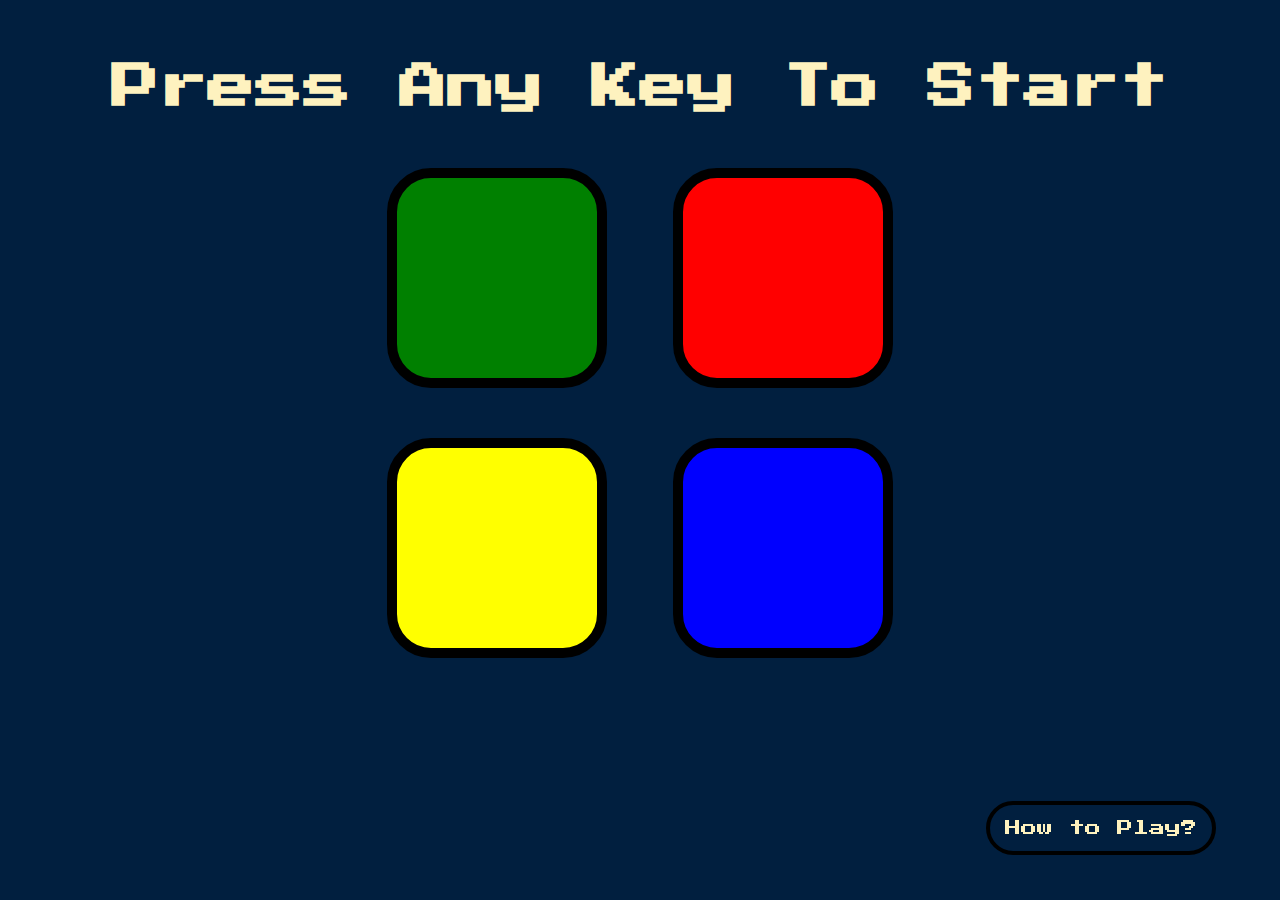
==== index.html @ f6e42b85 "Add files via upload" ====
<!DOCTYPE html>
<html lang="en" dir="ltr">

<head>
  <meta charset="utf-8">
  <title>The Simon Game</title>

  <!-- google fonts -->
  <link rel="preconnect" href="https://fonts.googleapis.com">
  <link rel="preconnect" href="https://fonts.gstatic.com" crossorigin>
  <link href="https://fonts.googleapis.com/css2?family=Press+Start+2P&display=swap" rel="stylesheet">

  <link rel="stylesheet" href="styles.css">
</head>

<body>
  <div type="button" class="how-to-button">How to Play?</div>
  <h1 id = "level-title">Press Any Key To Start</h1>
  <div id = "current-sequence" class="container">
  </div>
  <div id = "end-sequence" class="container">
  </div>

  <div class="container">
      <div class="row">
        <div type="button" id="green" class="btn green"></div>
        <div type="button" id="red" class="btn red"></div>
      </div>
      <div class="row">
        <div type="button" id="yellow" class="btn yellow"></div>
        <div type="button" id="blue" class="btn blue"></div>
      </div>
  </div>

  <script src="https://ajax.googleapis.com/ajax/libs/jquery/3.6.0/jquery.min.js"></script>
  <script src="game.js" charset="utf-8"></script>
</body>

</html>
---- styles.css ----
body{
  background-color: #011F3F;
  text-align: center;
  font-family: "Press Start 2P", cursive;
  color: #FEF2BF;
}
 /* Game Title */
h1{
  font-size: 3rem;
  margin-top: 5%;
  padding: 0 5%;
}

/* How To Play */
.how-to-button{
  border: 4px solid black;
  display: inline-block;
  padding: 15px;
  font-size: 1rem;
  position: fixed;
  bottom: 5%;
  right: 5%;
  border-radius: 50px;
}

.how-to-button:hover{
  background-color: grey;
}

.how-to-button:active{
  box-shadow: 0 0 20px white;
}

/* Game Board */

.container{
  width:50%;
  display:block;
  margin: auto;
  position: relative;
}

.row{
  display: block;
}

/* Game Sequence Indicators */
.sequence{
  display: inline-block;
  width: 20px;
  height: 5px;
  background-color: white;
  margin: 0 2px;
}

/* Buttons */

.btn{
  width: 200px;
  height: 200px;
  border: 10px solid black;
  display: inline-block;
  border-radius: 20%;
  margin: 25px;
}

.red{
  background-color: red;
}
.yellow{
  background-color: yellow;
}
.blue{
  background-color: blue;
}
.green{
  background-color: green;
}

.pressed {
box-shadow: 0 0 20px white;
background-color: grey;
}

.wrong{
  background-color: red;
}
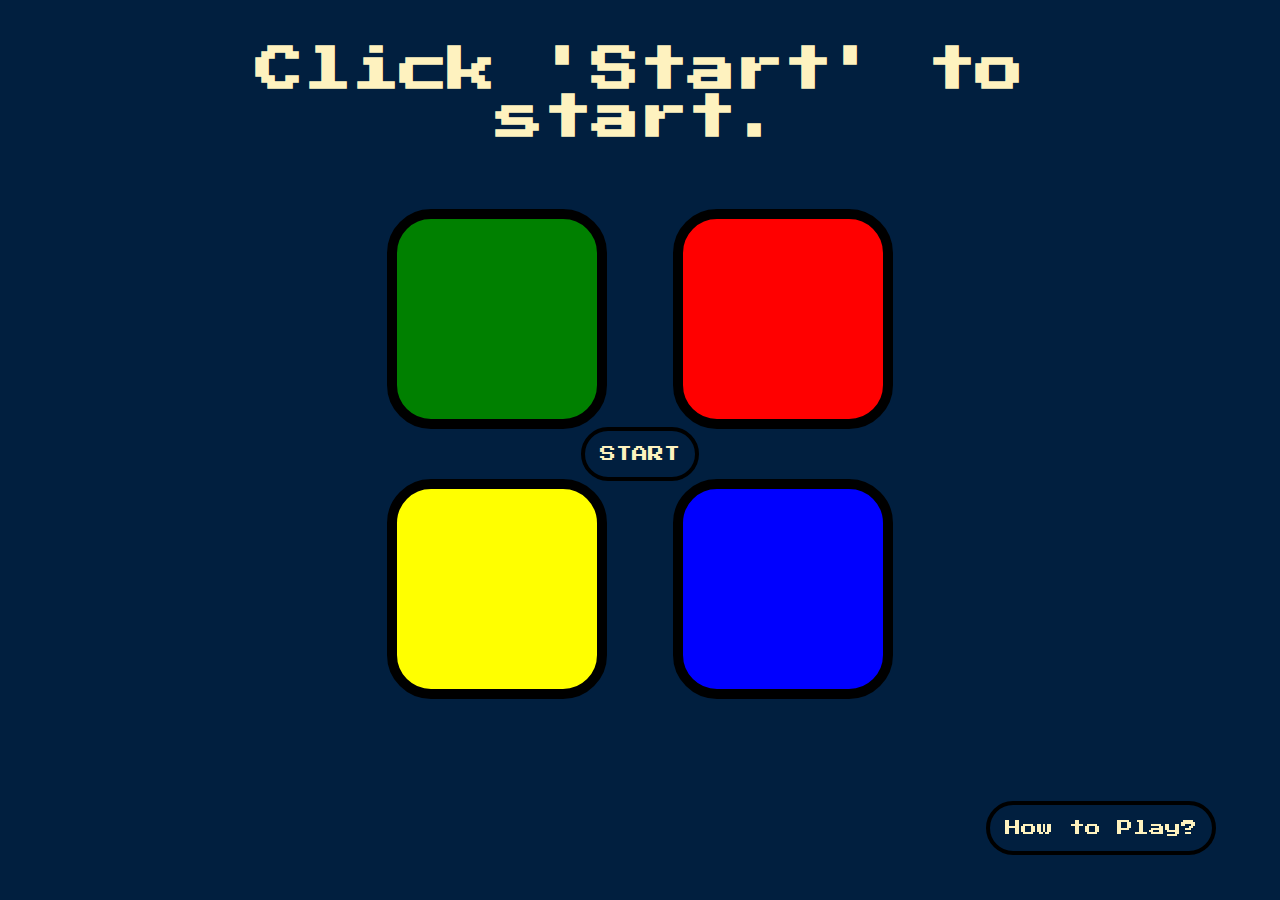
==== commit 377c9285: "Add files via upload" ====
--- a/index.html
+++ b/index.html
@@ -14,22 +14,47 @@
 </head>
 
 <body>
-  <div type="button" class="how-to-button">How to Play?</div>
-  <h1 id = "level-title">Press Any Key To Start</h1>
-  <div id = "current-sequence" class="container">
-  </div>
-  <div id = "end-sequence" class="container">
+  <div class="header">
+    <h1 id="level-title">Click 'Start' to start.</h1>
+    <div id="current-sequence" class="container">
+    </div>
+    <div id="end-sequence" class="container">
+    </div>
   </div>
 
   <div class="container">
-      <div class="row">
-        <div type="button" id="green" class="btn green"></div>
-        <div type="button" id="red" class="btn red"></div>
-      </div>
-      <div class="row">
-        <div type="button" id="yellow" class="btn yellow"></div>
-        <div type="button" id="blue" class="btn blue"></div>
-      </div>
+    <div id="start-button" class="center-of-parent">START</div>
+    <div class="row">
+      <div id="green" class="color green"></div>
+      <div id="red" class="color red"></div>
+    </div>
+    <div class="row">
+      <div id="yellow" class="color yellow"></div>
+      <div id="blue" class="color blue"></div>
+    </div>
+  </div>
+
+  <div id="how-to-play-btn" target-el="how-to-play">How to Play?</div>
+
+  <div id="how-to-play" class="v100 hidden">
+    <div class="inner-fs center-of-parent">
+      <span class="close-btn" target-el="how-to-play">X</span>
+      <p>
+        The Simon Game is a short term memory game. The more you advance in levels the more dificult it gets.
+        During each turn, the game will highlight one of the 4 colored buttons which the player needs to tap in order to advance to the next level.
+        Each time you advance level a new random colored button will be highlited, but here's the trick, all highlighted buttons from previous
+        turns must be remembered in the correct sequence, as during eacht turn you need to repeat the whole pattern again from turn one until the last
+        highted button. If The player fails to remember that sequence the game ends and you will need to start over.
+      </p>
+    </div>
+  </div>
+
+  <div id="game-over" class="v100 hidden">
+    <div class="inner-fs center-of-parent">
+      <p class="game-over">
+        GAME OVER
+      <p>
+    </div>
   </div>
 
   <script src="https://ajax.googleapis.com/ajax/libs/jquery/3.6.0/jquery.min.js"></script>
--- a/styles.css
+++ b/styles.css
@@ -1,19 +1,25 @@
-
-body{
+body {
   background-color: #011F3F;
   text-align: center;
   font-family: "Press Start 2P", cursive;
   color: #FEF2BF;
+  font-size: 1rem;
 }
- /* Game Title */
-h1{
+
+/* Game Title */
+h1 {
   font-size: 3rem;
-  margin-top: 5%;
+  margin-top: 0;
   padding: 0 5%;
 }
 
+.header {
+  padding: 3%;
+  height: 100px;
+}
+
 /* How To Play */
-.how-to-button{
+#how-to-play-btn {
   border: 4px solid black;
   display: inline-block;
   padding: 15px;
@@ -24,29 +30,64 @@
   border-radius: 50px;
 }
 
-.how-to-button:hover{
+#how-to-play-btn:hover, .close-btn:hover, #start-button:hover {
   background-color: grey;
 }
 
-.how-to-button:active{
+#how-to-play-btn:active, #start-button:active {
   box-shadow: 0 0 20px white;
 }
 
-/* Game Board */
-
-.container{
-  width:50%;
-  display:block;
-  margin: auto;
-  position: relative;
+#how-to-play p {
+  line-height: 2;
 }
 
-.row{
+.inner-fs {
+  border: 4px solid black;
+  background-color: grey;
+  padding: 40px 20px 20px;
+  position: relative;
+  text-align: left;
+}
+
+.inner-fs p {
+  margin: 0;
+}
+
+.close-btn {
+  position: absolute;
+  top: 5px;
+  right: 5px;
+  font-size: 1.5rem;
+  cursor: pointer;
+  user-select: none;
+}
+
+.hidden {
+  display: none;
+}
+
+/* Game Board */
+.container {
+  width: 50%;
+  display: block;
+  position: relative;
+  margin: 0 auto;
+  user-select: none;
+}
+
+.row {
   display: block;
 }
 
+#start-button {
+  padding: 15px;
+  border: 4px solid black;
+  border-radius: 50px;
+}
+
 /* Game Sequence Indicators */
-.sequence{
+.sequence {
   display: inline-block;
   width: 20px;
   height: 5px;
@@ -54,35 +95,92 @@
   margin: 0 2px;
 }
 
+/* Game over */
+.game-over {
+  color: #91130A;
+  font-size: 2rem;
+}
+
+#game-over .inner-fs {
+  padding-top: 20px;
+}
+
 /* Buttons */
-
-.btn{
+.color {
   width: 200px;
-  height: 200px;
+  aspect-ratio: 1/1;
   border: 10px solid black;
   display: inline-block;
   border-radius: 20%;
   margin: 25px;
 }
 
-.red{
+.red {
   background-color: red;
 }
-.yellow{
+
+.yellow {
   background-color: yellow;
 }
-.blue{
+
+.blue {
   background-color: blue;
 }
-.green{
+
+.green {
   background-color: green;
 }
 
 .pressed {
-box-shadow: 0 0 20px white;
-background-color: grey;
+  box-shadow: 0 0 20px white;
+  background-color: grey;
 }
 
-.wrong{
+.wrong {
   background-color: red;
 }
+
+/* center on screen class */
+.center-of-parent {
+  position: absolute;
+  top: 50%;
+  left: 50%;
+  transform: translate(-50%, -50%);
+}
+
+.v100 {
+  height: 100vh;
+  width: 100vw;
+  background-color: #62626299;
+  position: absolute;
+  top: 0;
+  left: 0;
+}
+
+/* responsiveness tuning */
+@media (max-width: 1147px) {
+  h1{
+    font-size: 2rem;
+  }
+
+  .container {
+    width: 90%;
+  }
+
+  .color {
+    width: 27%;
+    border: 10px solid black;
+    display: inline-block;
+    border-radius: 20%;
+  }
+
+  #how-to-play {
+    font-size: 0.8rem;
+  }
+}
+
+@media (max-width: 671px) {
+  .game-over{
+    font-size: 0.9rem;
+  }
+}
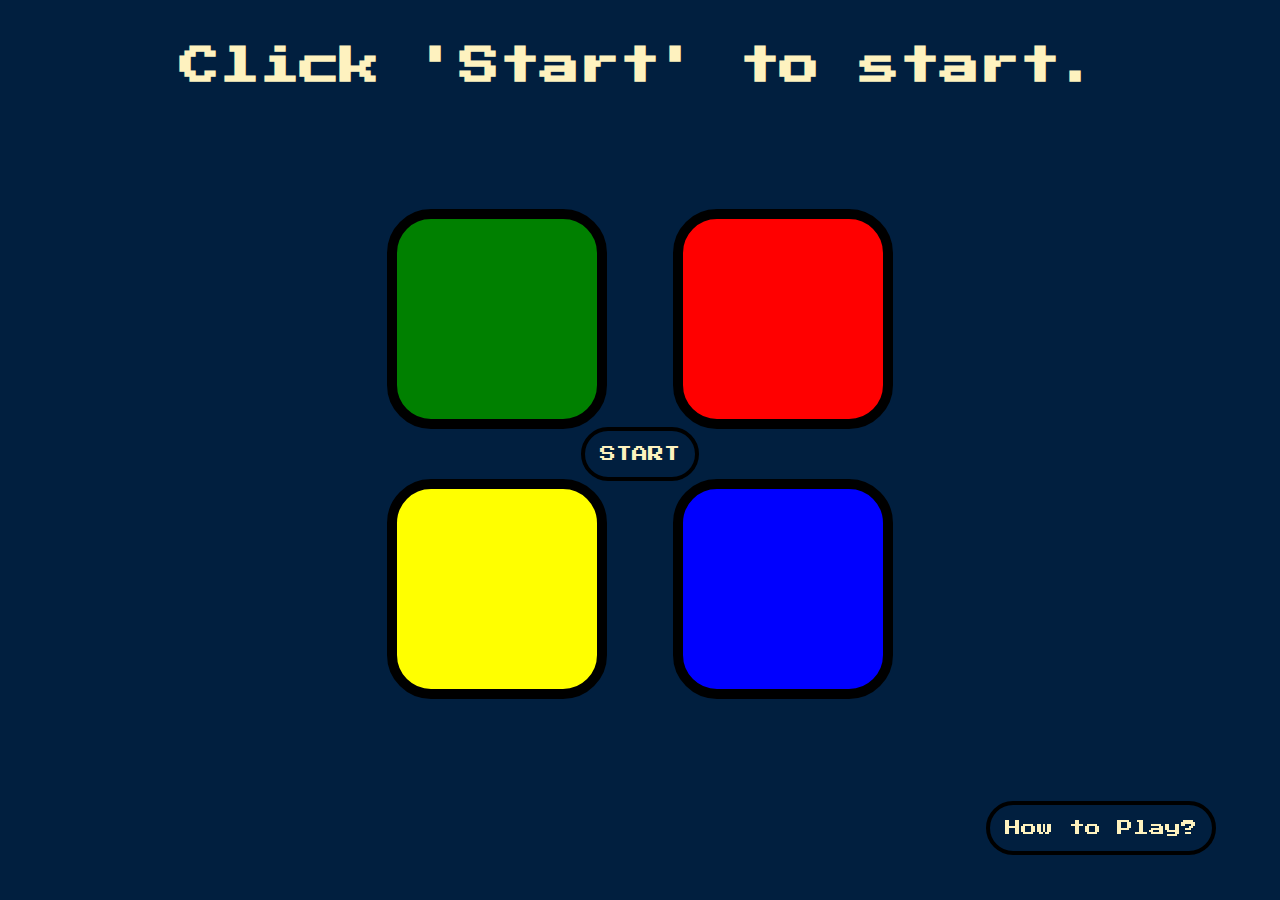
==== commit 0064f66a: "Add files via upload" ====
--- a/index.html
+++ b/index.html
@@ -14,30 +14,34 @@
 </head>
 
 <body>
-  <div class="header">
-    <h1 id="level-title">Click 'Start' to start.</h1>
-    <div id="current-sequence" class="container">
+  <div class="mobile-wrapper">
+
+    <div class="header">
+      <h1 id="level-title">Click 'Start' to start.</h1>
+      <div id="current-sequence" class="container">
+      </div>
+      <div id="end-sequence" class="container">
+      </div>
     </div>
-    <div id="end-sequence" class="container">
+
+    <div class="container game-board">
+      <div id="start-button" class="center-of-parent">START</div>
+      <div class="row">
+        <div id="green" class="color green"></div>
+        <div id="red" class="color red"></div>
+      </div>
+      <div class="row">
+        <div id="yellow" class="color yellow"></div>
+        <div id="blue" class="color blue"></div>
+      </div>
+    </div>
+    <div class="how-to-play-btn-mobile">
+      <div id="how-to-play-btn" target-el="how-to-play">How to Play?</div>
     </div>
   </div>
 
-  <div class="container">
-    <div id="start-button" class="center-of-parent">START</div>
-    <div class="row">
-      <div id="green" class="color green"></div>
-      <div id="red" class="color red"></div>
-    </div>
-    <div class="row">
-      <div id="yellow" class="color yellow"></div>
-      <div id="blue" class="color blue"></div>
-    </div>
-  </div>
-
-  <div id="how-to-play-btn" target-el="how-to-play">How to Play?</div>
-
   <div id="how-to-play" class="v100 hidden">
-    <div class="inner-fs center-of-parent">
+    <div class="inner-fs center-of-parent container">
       <span class="close-btn" target-el="how-to-play">X</span>
       <p>
         The Simon Game is a short term memory game. The more you advance in levels the more dificult it gets.
@@ -50,10 +54,8 @@
   </div>
 
   <div id="game-over" class="v100 hidden">
-    <div class="inner-fs center-of-parent">
-      <p class="game-over">
-        GAME OVER
-      <p>
+    <div class="center-of-parent container">
+      <span class="inner-fs game-over">GAME OVER</span>
     </div>
   </div>
 
--- a/styles.css
+++ b/styles.css
@@ -8,7 +8,7 @@
 
 /* Game Title */
 h1 {
-  font-size: 3rem;
+  font-size: 2.5rem;
   margin-top: 0;
   padding: 0 5%;
 }
@@ -23,7 +23,6 @@
   border: 4px solid black;
   display: inline-block;
   padding: 15px;
-  font-size: 1rem;
   position: fixed;
   bottom: 5%;
   right: 5%;
@@ -46,7 +45,6 @@
   border: 4px solid black;
   background-color: grey;
   padding: 40px 20px 20px;
-  position: relative;
   text-align: left;
 }
 
@@ -163,19 +161,55 @@
     font-size: 2rem;
   }
 
+  .header{
+    padding: 0;
+    height: 140px;
+  }
+
   .container {
     width: 90%;
   }
 
+  #start-button, #how-to-play-btn{
+    font-size: 1.5rem;
+  }
+
   .color {
-    width: 27%;
+    width: 40%;
     border: 10px solid black;
     display: inline-block;
     border-radius: 20%;
   }
 
-  #how-to-play {
-    font-size: 0.8rem;
+  #how-to-play-btn{
+    position: absolute;
+    padding: 20px;
+    bottom: 0;
+    left: 50%;
+    transform: translate(-50%, 0);
+  }
+
+  .how-to-play-btn-mobile{
+    height: 140px;
+    position: relative;
+  }
+
+  .mobile-wrapper{
+    position: absolute;
+    top: 50%;
+    left: 50%;
+    transform: translate(-50%, -50%);
+    width: 100%;
+    text-align: center;
+  }
+
+  #how-to-play p{
+    font-size: 1.3rem;
+  }
+
+  .game-over{
+    font-size: 4rem;
+    text-align:center;
   }
 }
 
